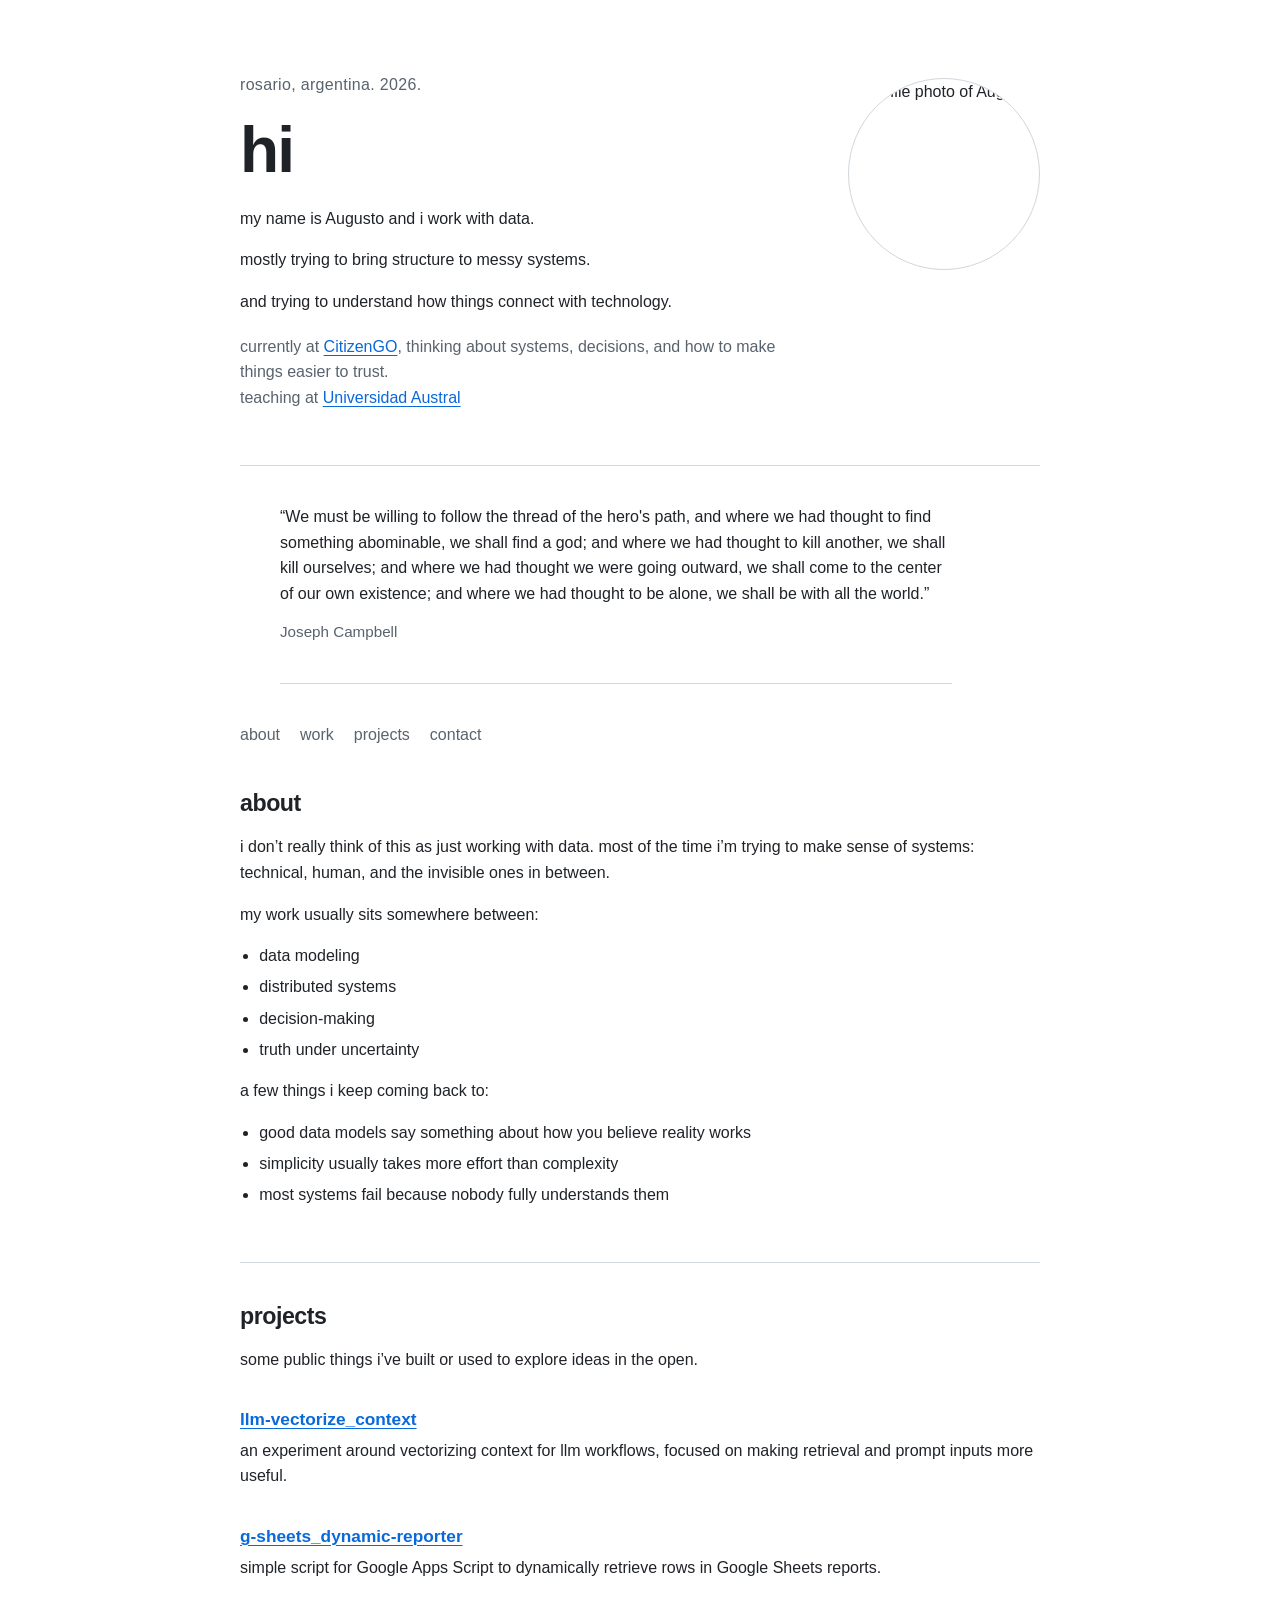
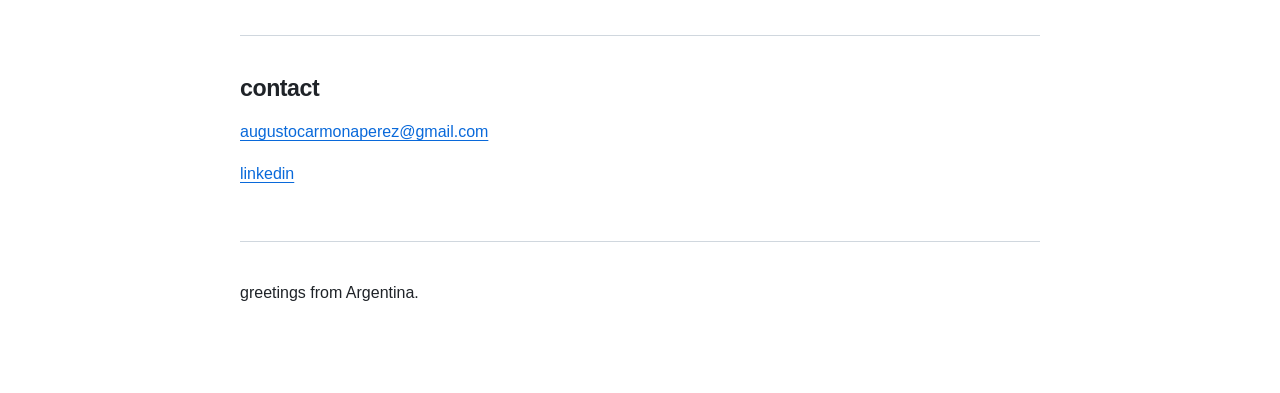
==== index.html @ f1d64950 "Add Lenis smooth scroll bootstrap" ====
<!doctype html>
<html lang="en">
  <head>
    <meta charset="UTF-8" />
    <meta name="viewport" content="width=device-width, initial-scale=1.0" />
    <title>Augusto Carmona</title>
    <meta
      name="description"
      content="A quiet personal site about work, systems, and the things im trying to understand."
    />
    <link rel="icon" href="./assets/favicon.svg" type="image/svg+xml" />
    <link rel="stylesheet" href="https://unpkg.com/lenis@1.3.15/dist/lenis.css" />
    <link rel="stylesheet" href="./styles.css" />
    <script src="./favicon.js" defer></script>
    <script src="https://unpkg.com/lenis@1.3.15/dist/lenis.min.js" defer></script>
    <script src="./lenis.js" defer></script>
  </head>
  <body>
    <main class="page">
      <header class="hero" id="top">
        <div class="hero-copy">
          <p class="eyebrow">Rosario, Argentina. 2026.</p>
          <h1>hi</h1>
          <p>my name is Augusto and i work with data.</p>
          <p>mostly trying to bring structure to messy systems.</p>
          <p>and trying to understand how things connect with technology.</p>
          <p class="hero-meta">
            currently at <a href="https://citizengo.org/">CitizenGO</a>, thinking about systems, decisions, and how
            to make things easier to trust. <br>
            teaching at <a href="https://www.austral.edu.ar/">Universidad Austral</a>
          </p>
          <!-- <p class="hero-meta">teaching at <a href="https://www.austral.edu.ar/">Universidad Austral</a></p> -->
        </div>

        <aside class="portrait-card" aria-label="Profile photo">
          <div class="portrait-frame">
            <img
              class="portrait-image"
              src="https://avatars.githubusercontent.com/u/65124712?v=4"
              alt="Profile photo of Augusto"
            />
          </div>
        </aside>
      </header>

      <blockquote class="quote">
        <p>
          “We must be willing to follow the thread of the hero's path, and where we had thought to find something abominable,
          we shall find a god; and where we had thought to kill another, we shall kill ourselves; and where we had thought we
          were going outward, we shall come to the center of our own existence; and where we had thought to be alone, we shall
          be with all the world.”
        </p>
        <footer>Joseph Campbell</footer>
      </blockquote>

      <nav class="section-nav" aria-label="Sections">
        <a href="#about">about</a>
        <a href="./pages/work.html">work</a>
        <a href="#projects">projects</a>
        <!-- <a href="#notes">notes</a> -->
        <a href="#contact">contact</a>
      </nav>

      <section class="section" id="about">
        <h2>about</h2>
        <p>
          i don’t really think of this as just working with data. most of the
          time i’m trying to make sense of systems: technical, human, and the
          invisible ones in between.
        </p>
        <p>my work usually sits somewhere between:</p>
        <ul>
          <li>data modeling</li>
          <li>distributed systems</li>
          <li>decision-making</li>
          <li>truth under uncertainty</li>
        </ul>
        <p>a few things i keep coming back to:</p>
        <ul>
          <li>good data models say something about how you believe reality works</li>
          <li>simplicity usually takes more effort than complexity</li>
          <li>most systems fail because nobody fully understands them</li>
        </ul>
      </section>

      <section class="section" id="projects">
        <h2>projects</h2>
        <p>
          some public things i’ve built or used to explore ideas in the open.
        </p>

        <article class="entry">
          <div class="entry-header">
            <h3>
              <a href="https://github.com/AugustoCarmona/llm-vectorize_context"
                >llm-vectorize_context</a
              >
            </h3>
          </div>
          <p>
            an experiment around vectorizing context for llm workflows, focused
            on making retrieval and prompt inputs more useful.
          </p>
        </article>

        <article class="entry">
          <div class="entry-header">
            <h3>
              <a href="https://github.com/AugustoCarmona/g-sheets_dynamic-reporter"
                >g-sheets_dynamic-reporter</a
              >
            </h3>
          </div>
          <p>
            simple script for Google Apps Script to dynamically retrieve rows in Google Sheets reports.
          </p>
        </article>
      </section>

      <!-- <section class="section" id="notes">
        <h2>notes</h2>
        <p>
          a collection of thoughts, systems, and things i’m trying to
          understand.
        </p>

        <article class="note">
          <h3>on data</h3>
          <p>
            most dashboards lie. not because of bugs, but because of
            assumptions.
          </p>
        </article>

        <article class="note">
          <h3>on modeling</h3>
          <p>
            a fact table is not just a table. it’s a decision about what
            reality is.
          </p>
        </article>

        <article class="note">
          <h3>on work</h3>
          <p>clarity is a competitive advantage. most teams don’t have it.</p>
        </article>

        <article class="note">
          <h3>on systems</h3>
          <p>
            every system tends toward entropy. unless someone actively fights
            it.
          </p>
        </article>
      </section> -->

      <section class="section" id="contact">
        <h2>contact</h2>
        <p>
          <a href="mailto:augustocarmonaperez@gmail.com">augustocarmonaperez@gmail.com</a>
        </p>
        <p><a href="https://www.linkedin.com/in/augustocarmona/">linkedin</a></p>
      </section>

      <footer class="footer">
        <p>greetings from Argentina.</p>
      </footer>
    </main>
  </body>
</html>
---- styles.css ----
:root {
  --bg: #ffffff;
  --text: #1f2328;
  --muted: #59636e;
  --rule: #d0d7de;
  --accent: #0969da;
  --max-width: 50rem;
}

* {
  box-sizing: border-box;
}

body {
  margin: 0;
  min-height: 100vh;
  background: var(--bg);
  color: var(--text);
  font-family:
    -apple-system, BlinkMacSystemFont, "Segoe UI", Helvetica, Arial, sans-serif,
    "Apple Color Emoji", "Segoe UI Emoji";
  line-height: 1.6;
}

a {
  color: var(--accent);
  text-decoration-thickness: 1px;
  text-underline-offset: 0.18em;
}

a:hover {
  color: var(--text);
}

.page {
  width: min(calc(100% - 2.5rem), var(--max-width));
  margin: 0 auto;
  padding: 4.5rem 0 5rem;
}

.hero,
.section,
.quote,
.footer,
.page-header,
.section-nav {
  position: relative;
}

.hero,
.section,
.quote,
.footer,
.page-header {
  padding: 0 0 2.4rem;
  margin-bottom: 2.4rem;
  border-bottom: 1px solid var(--rule);
}

.hero {
  display: grid;
  grid-template-columns: minmax(0, 1fr) 12rem;
  gap: 2rem;
  align-items: start;
}

.eyebrow,
.section-nav,
.entry-date,
.portrait-note,
.entry-header p {
  font-family: inherit;
}

.eyebrow {
  margin: 0 0 0.75rem;
  color: var(--muted);
  font-size: 0.82rem;
  letter-spacing: 0.02em;
  text-transform: lowercase;
}

h1,
h2,
h3,
p,
ul,
blockquote {
  margin-top: 0;
}

h1,
h2,
h3 {
  font-weight: 600;
  line-height: 1.25;
}

h1 {
  margin-bottom: 1rem;
  font-size: clamp(2.8rem, 8vw, 4rem);
  letter-spacing: -0.03em;
}

h2 {
  margin-bottom: 1rem;
  font-size: 1.45rem;
  letter-spacing: -0.02em;
}

h3 {
  margin-bottom: 0.45rem;
  font-size: 1.08rem;
}

.hero p,
.section p,
.note p,
.footer p,
li,
blockquote {
  font-size: 1rem;
}

.hero-meta,
.entry-date,
.entry-header p,
.portrait-note,
.section-nav a {
  color: var(--muted);
}

.hero-meta {
  margin-top: 1.2rem;
  max-width: 36rem;
}

.page-intro,
.job-meta,
.stack-line {
  color: var(--muted);
}

.page-intro {
  max-width: 38rem;
}

.portrait-card {
  padding-top: 0.4rem;
}

.portrait-frame {
  width: 12rem;
  aspect-ratio: 1;
  overflow: hidden;
  border-radius: 50%;
  border: 1px solid var(--rule);
}

.portrait-image {
  width: 100%;
  height: 100%;
  display: block;
  object-fit: cover;
}

.portrait-note {
  margin: 0.95rem 0 0;
  font-size: 0.82rem;
  line-height: 1.45;
}

.quote {
  max-width: 42rem;
}

.quote p {
  margin-bottom: 0.85rem;
  font-style: normal;
}

.quote footer {
  color: var(--muted);
  font-size: 0.95rem;
}

.section-nav {
  display: flex;
  flex-wrap: wrap;
  gap: 0.9rem 1.25rem;
  margin-bottom: 2.4rem;
  padding-bottom: 0.2rem;
}

.section-nav a {
  text-decoration: none;
}

.section-nav a:hover {
  text-decoration: underline;
}

.section ul {
  padding-left: 1.2rem;
}

.section li + li {
  margin-top: 0.35rem;
}

.entry,
.note,
.job,
.project-detail {
  padding: 1.3rem 0 0;
}

.entry + .entry,
.note + .note,
.job + .job,
.project-detail + .project-detail {
  margin-top: 0.55rem;
}

.entry-header {
  display: flex;
  flex-wrap: wrap;
  align-items: baseline;
  justify-content: space-between;
  gap: 0.5rem 1rem;
}

.entry-header p,
.entry-date {
  margin-bottom: 0.4rem;
  font-size: 0.95rem;
}

.job-meta,
.stack-line {
  margin-bottom: 0.75rem;
  font-size: 0.95rem;
}

.subsection {
  margin-top: 1.75rem;
  padding-top: 0.2rem;
}

.subsection h3,
.project-detail h4 {
  margin-top: 0;
}

.project-detail h4 {
  margin-bottom: 0.5rem;
  font-size: 1rem;
  font-weight: 600;
}

.footer {
  border-bottom: 0;
  margin-bottom: 0;
  padding-bottom: 0;
}

.footer p {
  margin-bottom: 0.45rem;
}

@media (max-width: 780px) {
  .page {
    width: min(calc(100% - 1.6rem), var(--max-width));
    padding-top: 2.8rem;
    padding-bottom: 3rem;
  }

  .hero {
    grid-template-columns: 1fr;
  }

  .portrait-card {
    order: -1;
    width: fit-content;
    padding-top: 0;
  }

  .portrait-frame {
    width: 8.75rem;
  }

  .hero,
  .section,
  .quote,
  .footer {
    padding-bottom: 2rem;
    margin-bottom: 2rem;
  }

  .hero p,
  .section p,
  .note p,
  .footer p,
  li,
  blockquote {
    font-size: 0.98rem;
  }
}
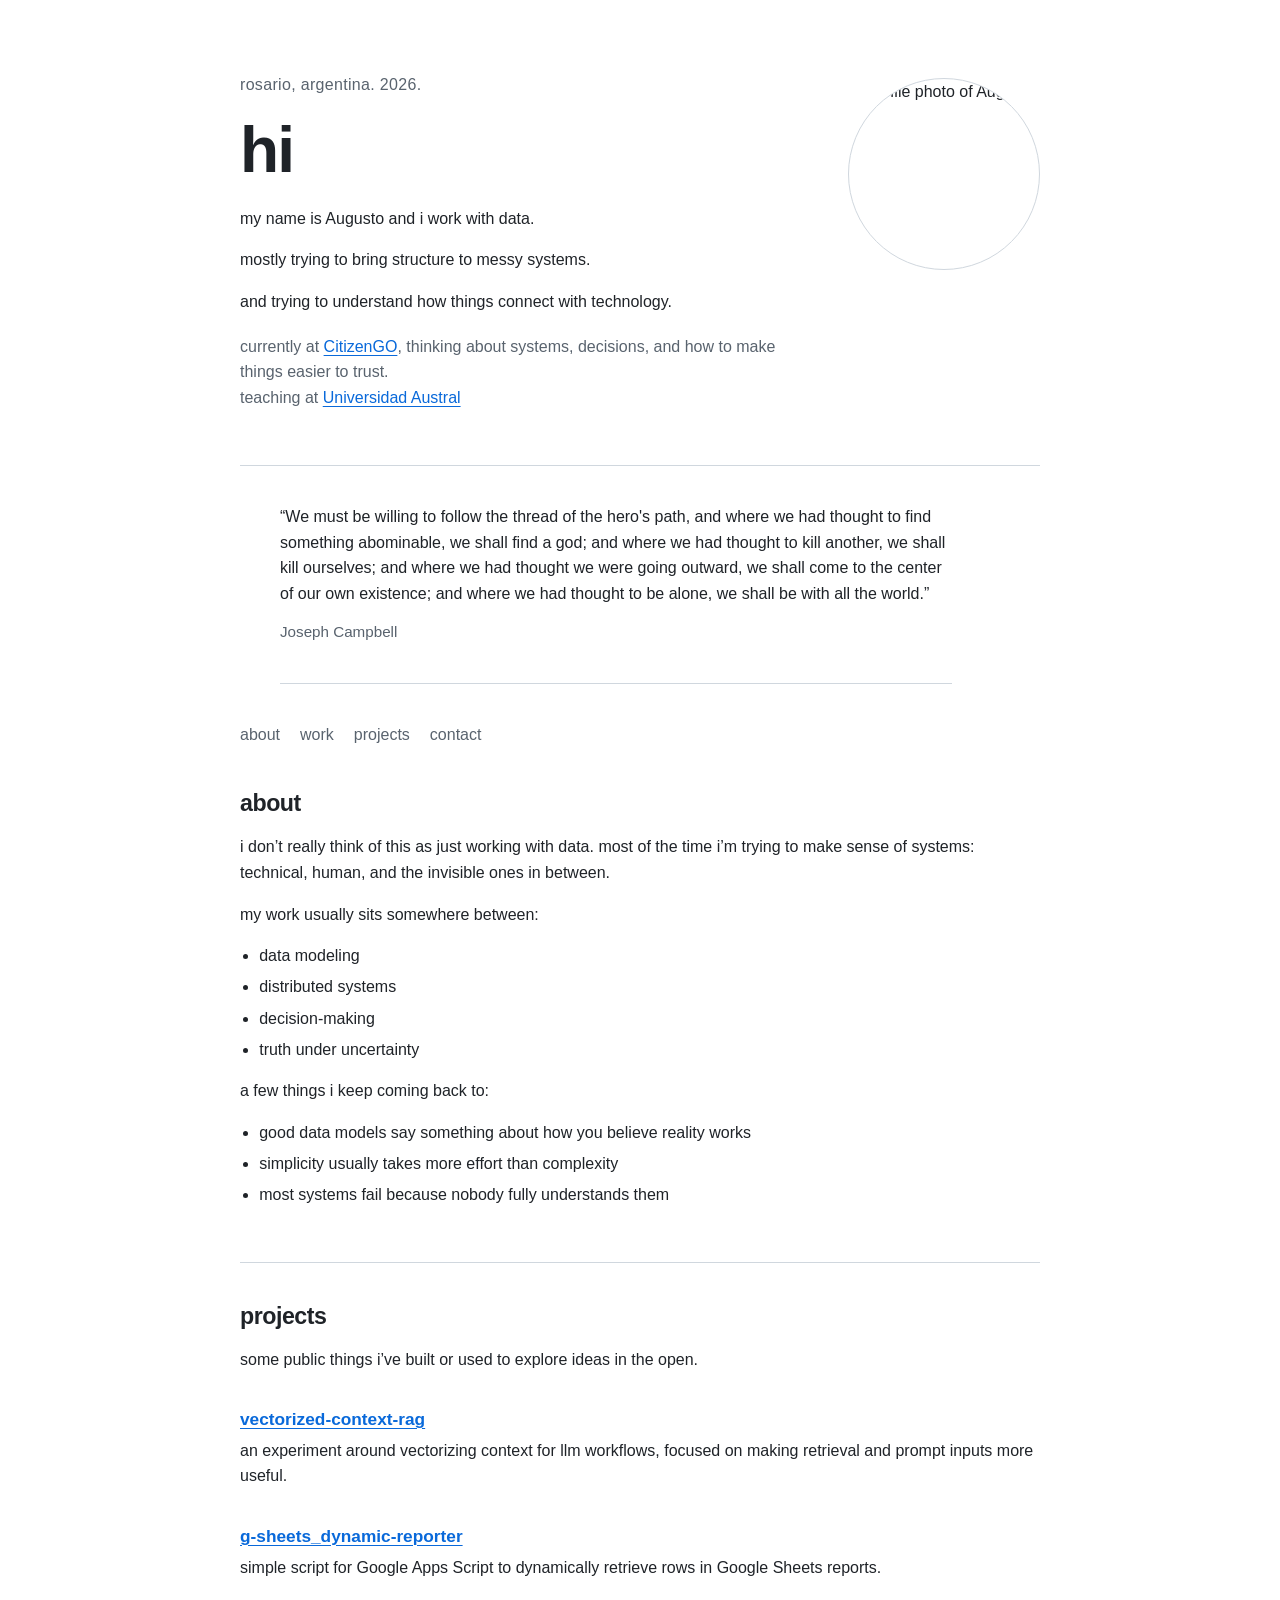
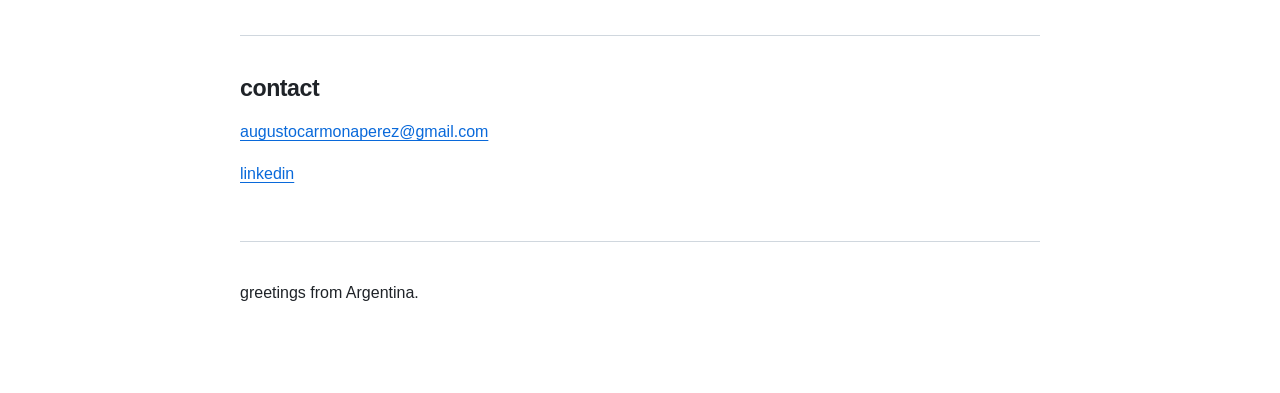
==== commit 0fa290be: "Merge pull request #1 from AugustoCarmona/lenis-bootstrap Add Lenis smooth scroll bootstrap" ====
--- a/index.html
+++ b/index.html
@@ -92,8 +92,8 @@
         <article class="entry">
           <div class="entry-header">
             <h3>
-              <a href="https://github.com/AugustoCarmona/llm-vectorize_context"
-                >llm-vectorize_context</a
+              <a href="https://github.com/AugustoCarmona/vectorized-context-rag"
+                >vectorized-context-rag</a
               >
             </h3>
           </div>
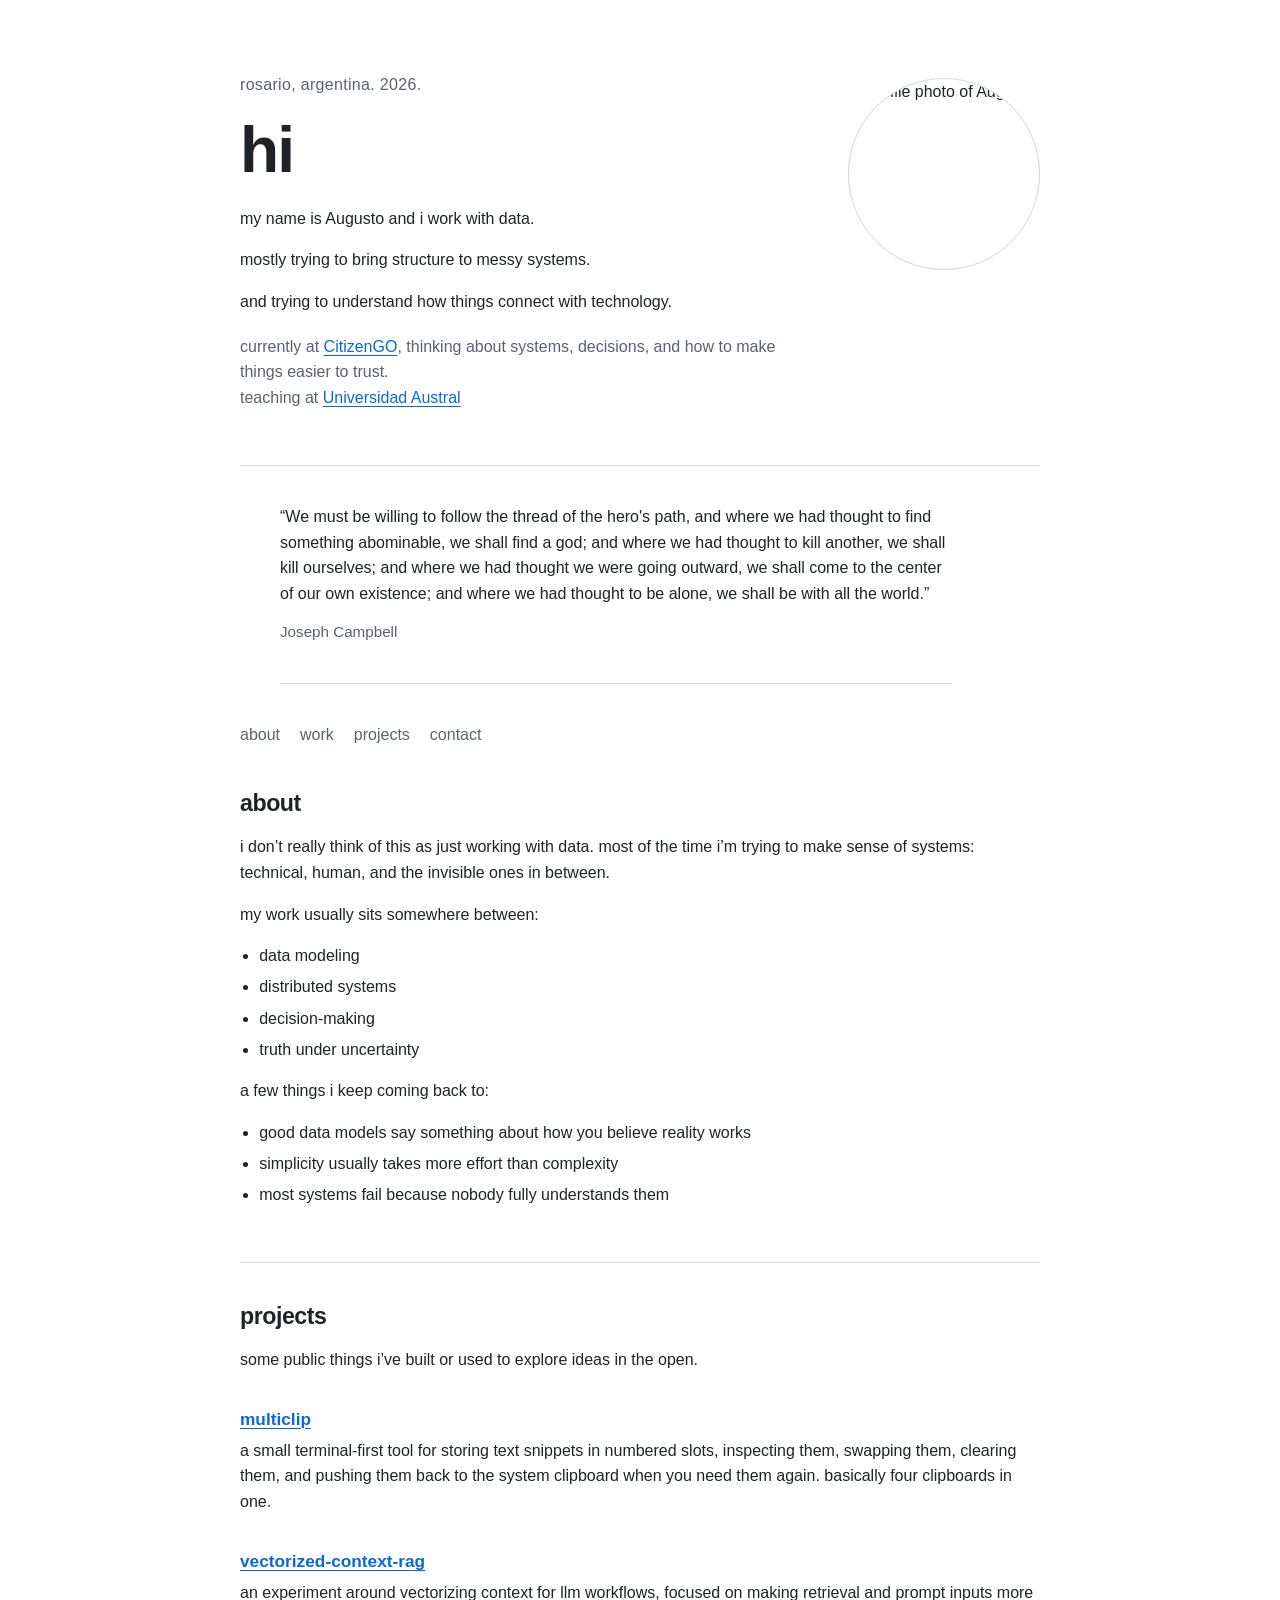
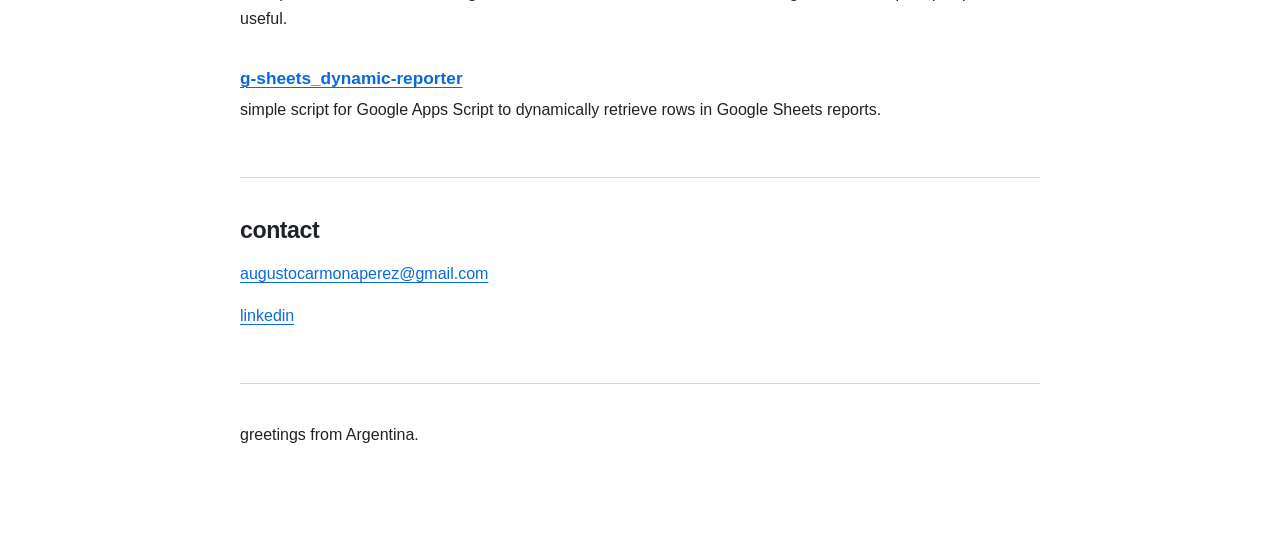
==== commit 179fe8e7: "feat: added gh project" ====
--- a/index.html
+++ b/index.html
@@ -92,6 +92,21 @@
         <article class="entry">
           <div class="entry-header">
             <h3>
+              <a href="https://github.com/AugustoCarmona/multiclip"
+                >multiclip</a
+              >
+            </h3>
+          </div>
+          <p>
+            a small terminal-first tool for storing text snippets in numbered slots, inspecting
+            them, swapping them, clearing them, and pushing them back to the system clipboard when
+            you need them again. basically four clipboards in one.
+          </p>
+        </article>
+        
+        <article class="entry">
+          <div class="entry-header">
+            <h3>
               <a href="https://github.com/AugustoCarmona/vectorized-context-rag"
                 >vectorized-context-rag</a
               >
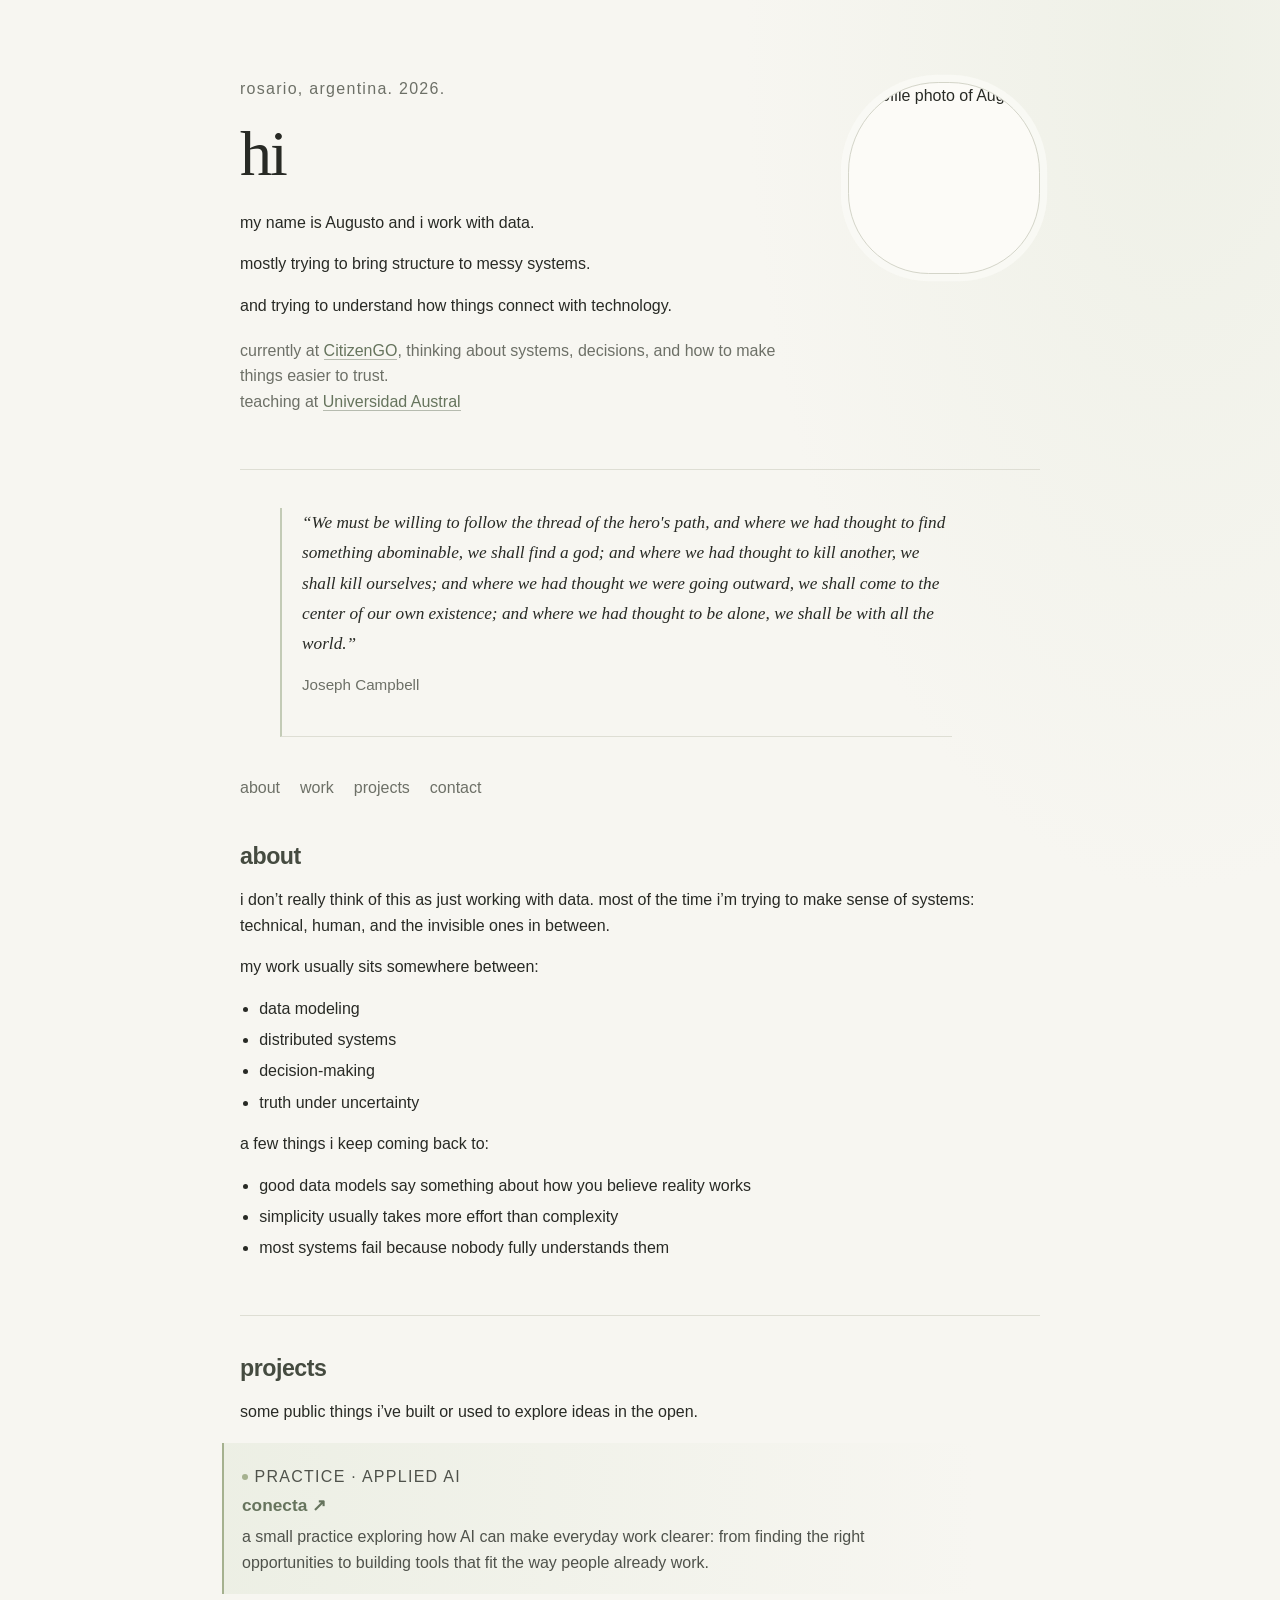
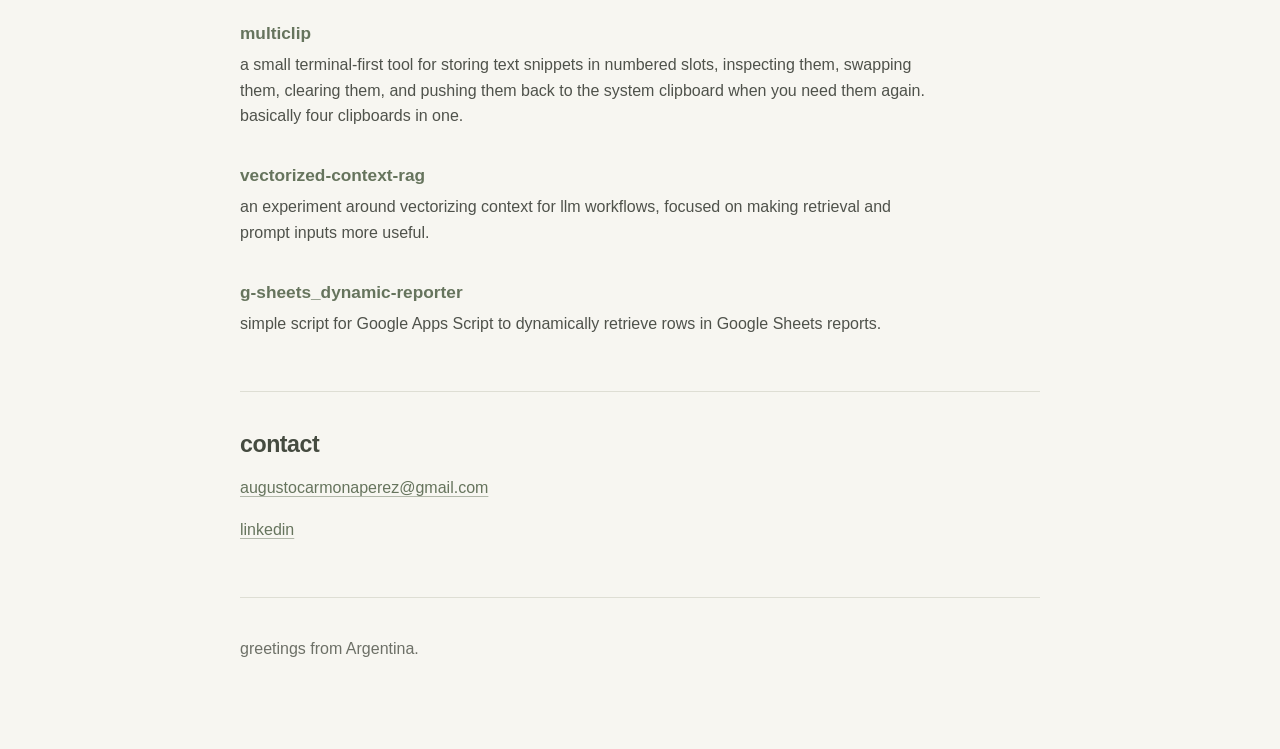
==== commit 4ca07f12: "Integrate Conecta into personal blog" ====
--- a/index.html
+++ b/index.html
@@ -8,6 +8,7 @@
       name="description"
       content="A quiet personal site about work, systems, and the things im trying to understand."
     />
+    <meta name="theme-color" content="#f7f6f1" />
     <link rel="icon" href="./assets/favicon.svg" type="image/svg+xml" />
     <link rel="stylesheet" href="https://unpkg.com/lenis@1.3.15/dist/lenis.css" />
     <link rel="stylesheet" href="./styles.css" />
@@ -88,6 +89,18 @@
         <p>
           some public things i’ve built or used to explore ideas in the open.
         </p>
+
+        <article class="entry entry-conecta">
+          <p class="entry-kind">practice · applied AI</p>
+          <div class="entry-header">
+            <h3><a href="./conecta/">conecta<span aria-hidden="true"> ↗</span></a></h3>
+          </div>
+          <p>
+            a small practice exploring how AI can make everyday work clearer:
+            from finding the right opportunities to building tools that fit
+            the way people already work.
+          </p>
+        </article>
 
         <article class="entry">
           <div class="entry-header">
--- a/styles.css
+++ b/styles.css
@@ -1,9 +1,12 @@
 :root {
-  --bg: #ffffff;
-  --text: #1f2328;
-  --muted: #59636e;
-  --rule: #d0d7de;
-  --accent: #0969da;
+  --bg: #f7f6f1;
+  --paper: #fcfbf7;
+  --text: #282a25;
+  --muted: #6d7067;
+  --rule: #deded4;
+  --accent: #66745d;
+  --accent-soft: #e8ecdf;
+  --warm-accent: #a56f53;
   --max-width: 50rem;
 }
 
@@ -14,7 +17,9 @@
 body {
   margin: 0;
   min-height: 100vh;
-  background: var(--bg);
+  background:
+    radial-gradient(ellipse at 92% 2%, rgb(232 236 223 / 58%), transparent 27rem),
+    var(--bg);
   color: var(--text);
   font-family:
     -apple-system, BlinkMacSystemFont, "Segoe UI", Helvetica, Arial, sans-serif,
@@ -24,18 +29,32 @@
 
 a {
   color: var(--accent);
+  text-decoration-color: color-mix(in srgb, var(--accent) 48%, transparent);
   text-decoration-thickness: 1px;
-  text-underline-offset: 0.18em;
+  text-underline-offset: 0.2em;
+  transition: color 160ms ease, text-decoration-color 160ms ease;
 }
 
 a:hover {
+  color: var(--warm-accent);
+  text-decoration-color: currentColor;
+}
+
+a:focus-visible {
+  outline: 2px solid var(--warm-accent);
+  outline-offset: 4px;
+  border-radius: 2px;
+}
+
+::selection {
+  background: #dce4ce;
   color: var(--text);
 }
 
 .page {
   width: min(calc(100% - 2.5rem), var(--max-width));
   margin: 0 auto;
-  padding: 4.5rem 0 5rem;
+  padding: 4.75rem 0 5rem;
 }
 
 .hero,
@@ -76,7 +95,7 @@
   margin: 0 0 0.75rem;
   color: var(--muted);
   font-size: 0.82rem;
-  letter-spacing: 0.02em;
+  letter-spacing: 0.08em;
   text-transform: lowercase;
 }
 
@@ -100,12 +119,15 @@
   margin-bottom: 1rem;
   font-size: clamp(2.8rem, 8vw, 4rem);
   letter-spacing: -0.03em;
+  font-family: Georgia, "Times New Roman", serif;
+  font-weight: 500;
 }
 
 h2 {
   margin-bottom: 1rem;
   font-size: 1.45rem;
   letter-spacing: -0.02em;
+  color: #454b40;
 }
 
 h3 {
@@ -130,6 +152,15 @@
   color: var(--muted);
 }
 
+.hero-meta a,
+.section-nav a {
+  text-decoration: none;
+}
+
+.hero-meta a {
+  border-bottom: 1px solid color-mix(in srgb, var(--accent) 45%, transparent);
+}
+
 .hero-meta {
   margin-top: 1.2rem;
   max-width: 36rem;
@@ -153,8 +184,10 @@
   width: 12rem;
   aspect-ratio: 1;
   overflow: hidden;
-  border-radius: 50%;
-  border: 1px solid var(--rule);
+  border-radius: 47% 47% 42% 42%;
+  border: 1px solid #d4d5c9;
+  background: var(--paper);
+  box-shadow: 0 0 0 0.45rem rgb(252 251 247 / 76%);
 }
 
 .portrait-image {
@@ -172,11 +205,16 @@
 
 .quote {
   max-width: 42rem;
+  padding-left: 1.25rem;
+  border-left: 2px solid #c3cbb6;
 }
 
 .quote p {
   margin-bottom: 0.85rem;
-  font-style: normal;
+  font-family: Georgia, "Times New Roman", serif;
+  font-size: 1.08rem;
+  line-height: 1.75;
+  font-style: italic;
 }
 
 .quote footer {
@@ -197,7 +235,7 @@
 }
 
 .section-nav a:hover {
-  text-decoration: underline;
+  color: var(--warm-accent);
 }
 
 .section ul {
@@ -213,6 +251,45 @@
 .job,
 .project-detail {
   padding: 1.3rem 0 0;
+}
+
+.entry h3 a {
+  text-decoration-color: transparent;
+}
+
+.entry h3 a:hover {
+  text-decoration-color: currentColor;
+}
+
+.entry p {
+  max-width: 44rem;
+  color: #4f524b;
+}
+
+.entry-kind {
+  display: inline-flex;
+  align-items: center;
+  gap: 0.4rem;
+  margin: 0 0 0.35rem;
+  color: var(--muted);
+  font-size: 0.76rem;
+  letter-spacing: 0.08em;
+  text-transform: uppercase;
+}
+
+.entry-kind::before {
+  width: 0.38rem;
+  height: 0.38rem;
+  border-radius: 50%;
+  background: #a5b18f;
+  content: "";
+}
+
+.entry-conecta {
+  padding: 1.2rem 1.1rem 0.15rem;
+  margin: 1.1rem -1.1rem 0;
+  border-left: 2px solid #a5b18f;
+  background: linear-gradient(90deg, rgb(232 236 223 / 70%), transparent 90%);
 }
 
 .entry + .entry,
@@ -266,6 +343,7 @@
 
 .footer p {
   margin-bottom: 0.45rem;
+  color: var(--muted);
 }
 
 @media (max-width: 780px) {
@@ -287,6 +365,17 @@
 
   .portrait-frame {
     width: 8.75rem;
+  }
+
+  .quote {
+    padding-left: 1rem;
+  }
+
+  .entry-conecta {
+    margin-right: -0.5rem;
+    margin-left: -0.5rem;
+    padding-right: 0.6rem;
+    padding-left: 0.6rem;
   }
 
   .hero,
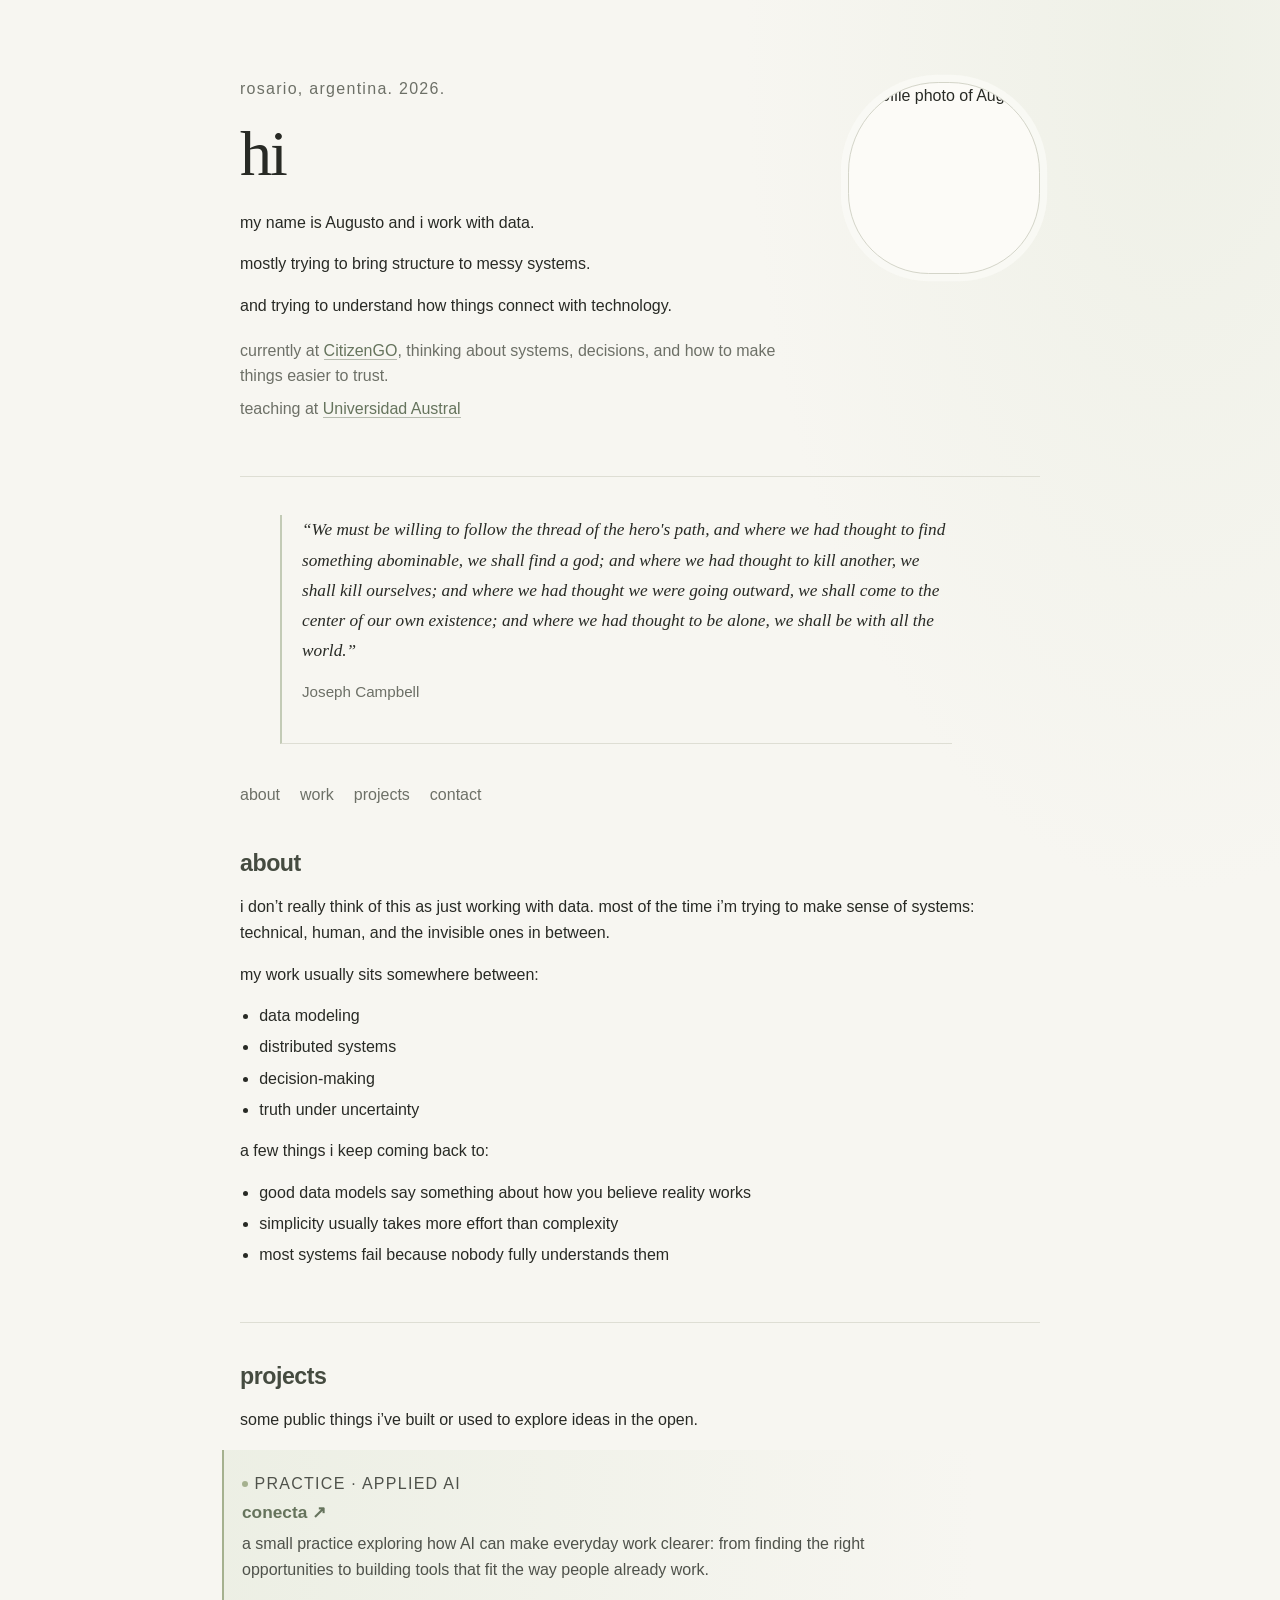
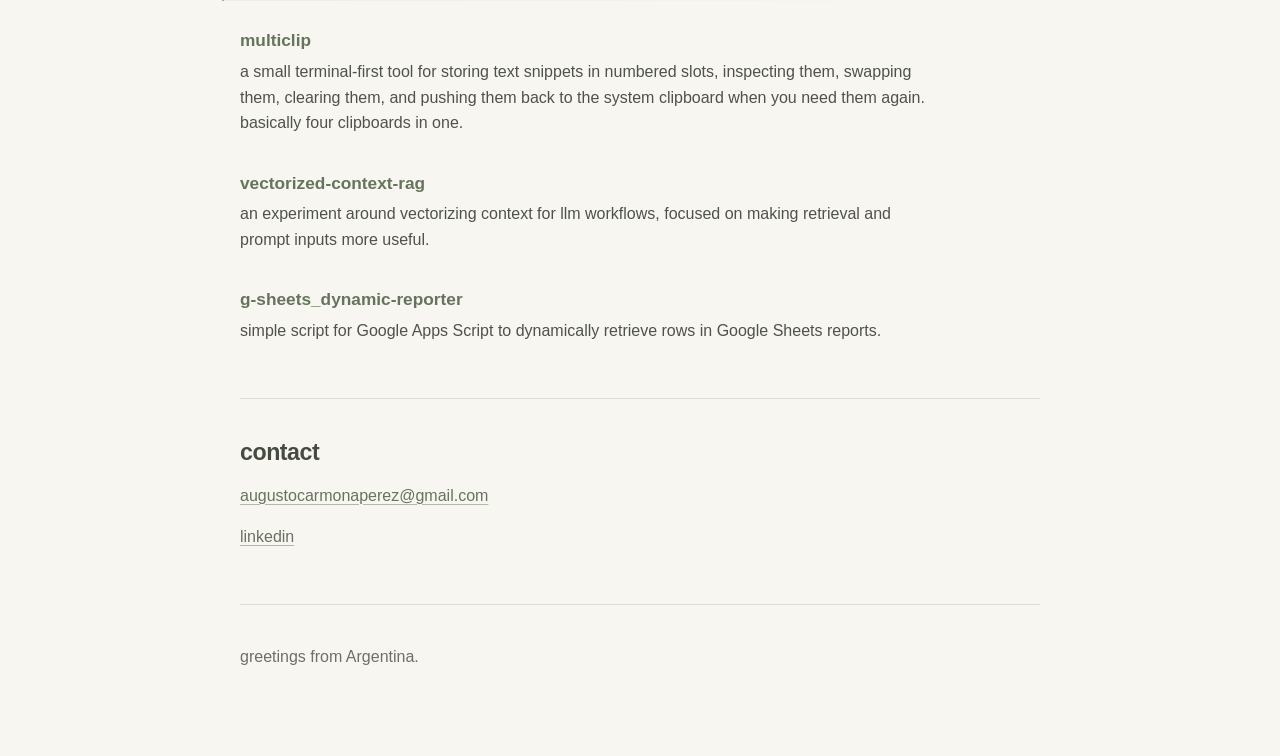
==== commit 1dea2e9e: "Add space between role lines" ====
--- a/index.html
+++ b/index.html
@@ -27,8 +27,8 @@
           <p>and trying to understand how things connect with technology.</p>
           <p class="hero-meta">
             currently at <a href="https://citizengo.org/">CitizenGO</a>, thinking about systems, decisions, and how
-            to make things easier to trust. <br>
-            teaching at <a href="https://www.austral.edu.ar/">Universidad Austral</a>
+            to make things easier to trust.
+            <span class="hero-meta-followup">teaching at <a href="https://www.austral.edu.ar/">Universidad Austral</a></span>
           </p>
           <!-- <p class="hero-meta">teaching at <a href="https://www.austral.edu.ar/">Universidad Austral</a></p> -->
         </div>
--- a/styles.css
+++ b/styles.css
@@ -166,6 +166,11 @@
   max-width: 36rem;
 }
 
+.hero-meta-followup {
+  display: block;
+  padding-top: 0.45rem;
+}
+
 .page-intro,
 .job-meta,
 .stack-line {
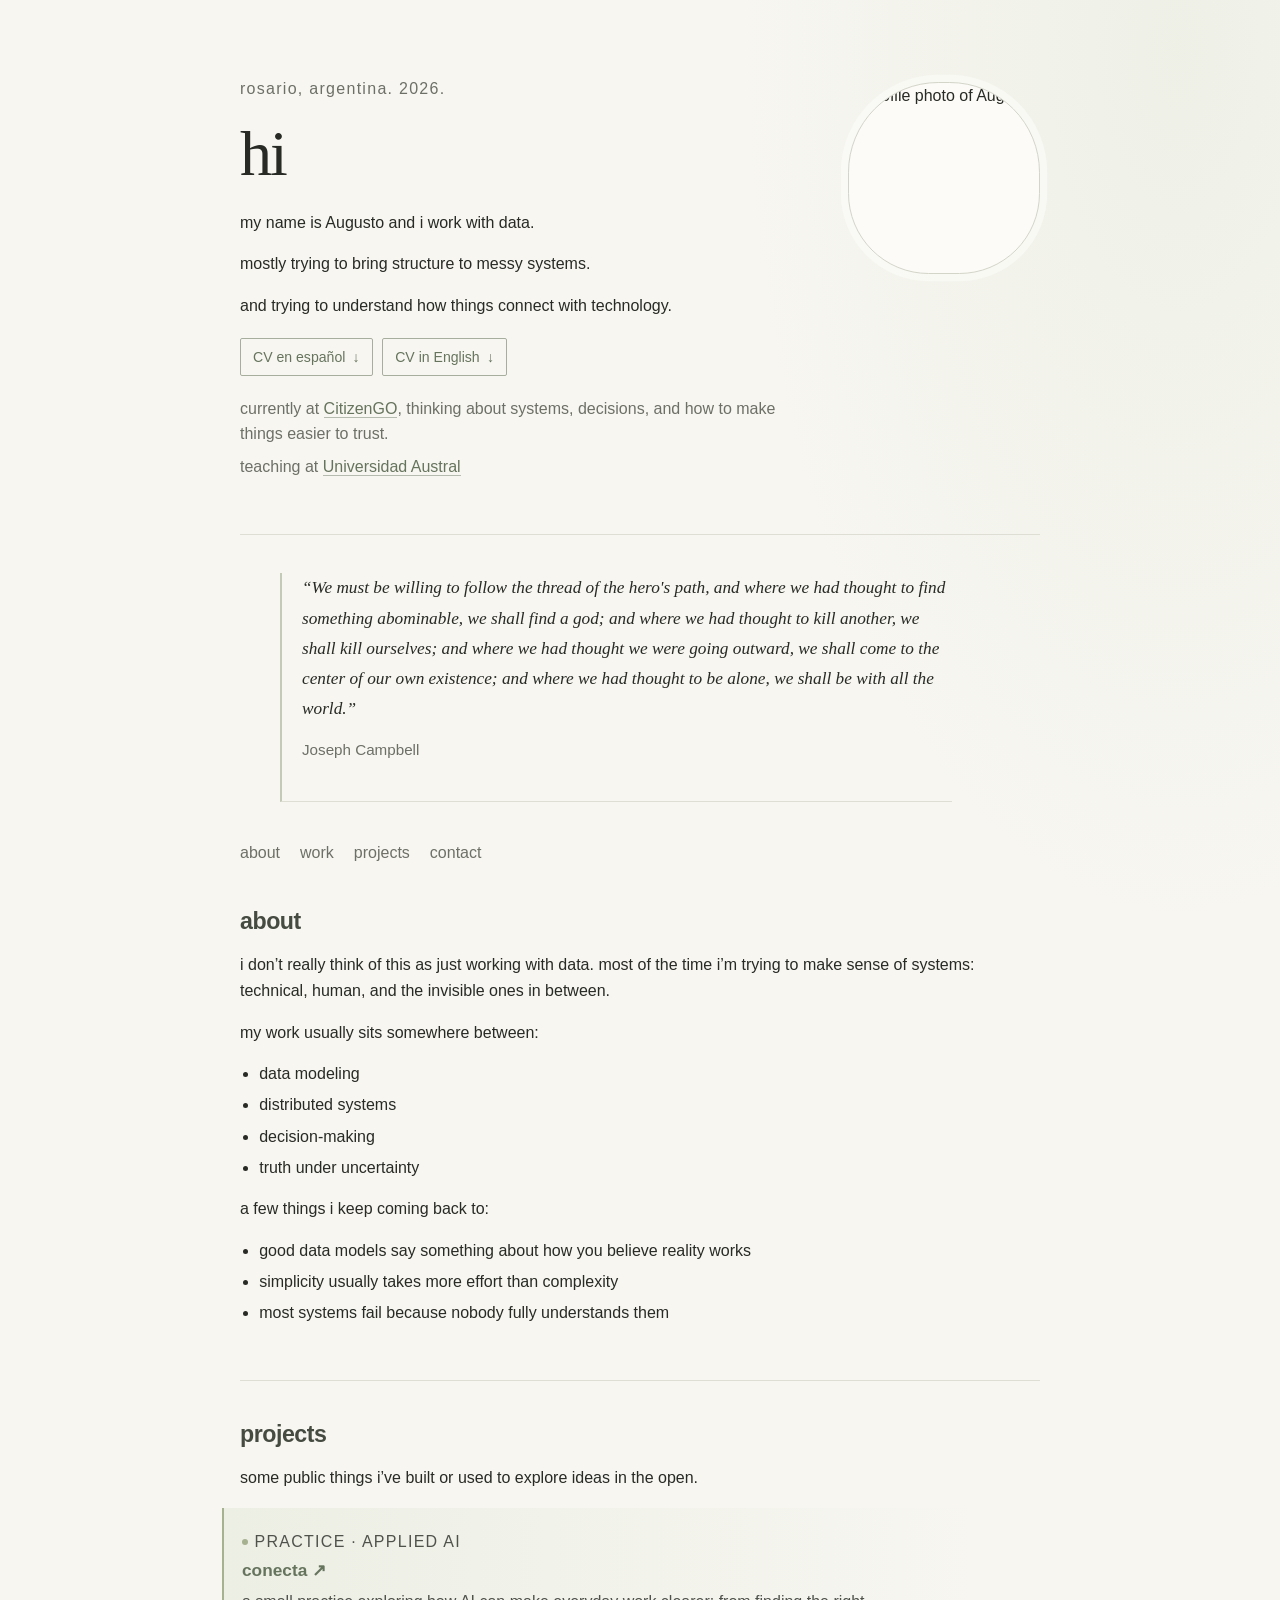
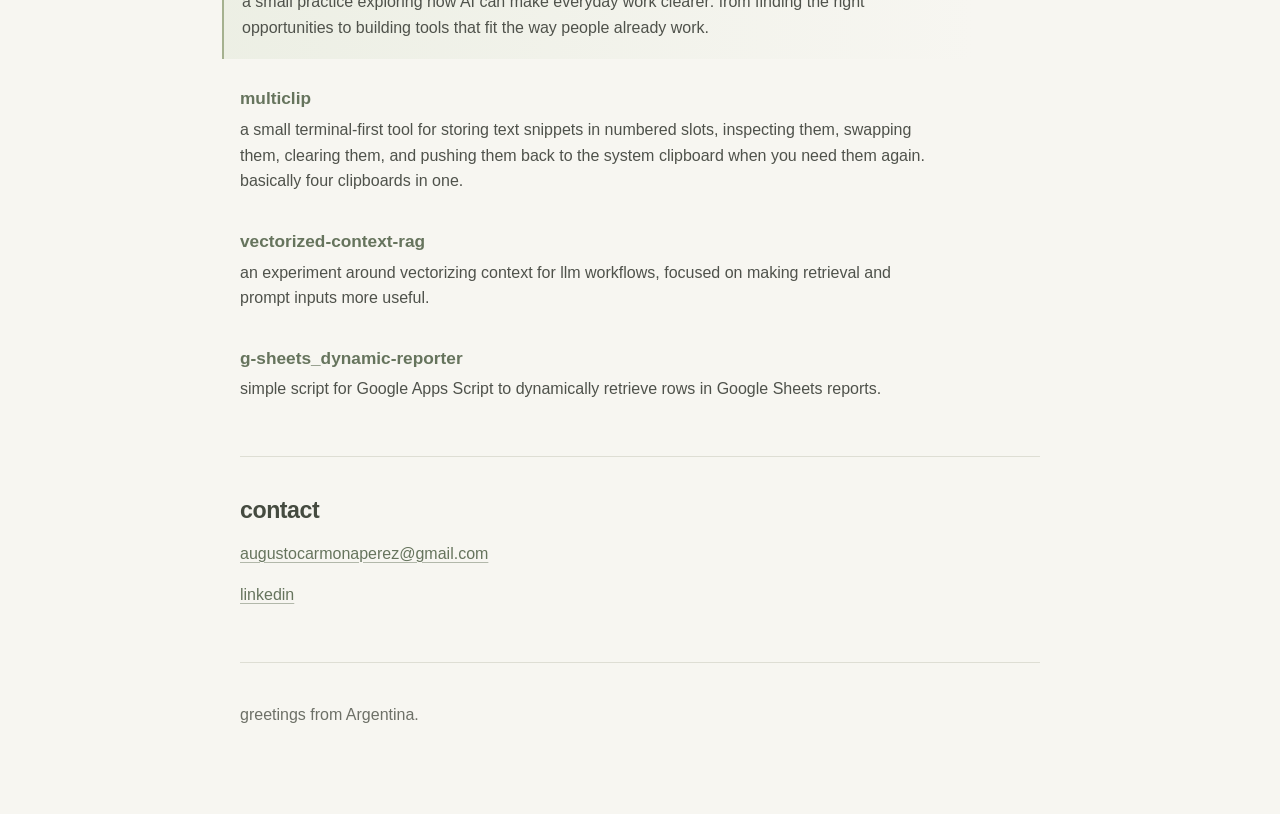
==== commit ce5eaa2c: "Add Spanish and English CV downloads" ====
--- a/index.html
+++ b/index.html
@@ -11,7 +11,7 @@
     <meta name="theme-color" content="#f7f6f1" />
     <link rel="icon" href="./assets/favicon.svg" type="image/svg+xml" />
     <link rel="stylesheet" href="https://unpkg.com/lenis@1.3.15/dist/lenis.css" />
-    <link rel="stylesheet" href="./styles.css" />
+    <link rel="stylesheet" href="./styles.css?v=1dea2e9" />
     <script src="./favicon.js" defer></script>
     <script src="https://unpkg.com/lenis@1.3.15/dist/lenis.min.js" defer></script>
     <script src="./lenis.js" defer></script>
@@ -25,6 +25,14 @@
           <p>my name is Augusto and i work with data.</p>
           <p>mostly trying to bring structure to messy systems.</p>
           <p>and trying to understand how things connect with technology.</p>
+          <div class="cv-downloads" aria-label="Download my CV">
+            <a class="cv-button" href="./output/pdf/Augusto_Carmona_CV_ES.pdf" download>
+              CV en español <span aria-hidden="true">↓</span>
+            </a>
+            <a class="cv-button" href="./output/pdf/Augusto_Carmona_CV_EN.pdf" download>
+              CV in English <span aria-hidden="true">↓</span>
+            </a>
+          </div>
           <p class="hero-meta">
             currently at <a href="https://citizengo.org/">CitizenGO</a>, thinking about systems, decisions, and how
             to make things easier to trust.
--- a/styles.css
+++ b/styles.css
@@ -171,6 +171,30 @@
   padding-top: 0.45rem;
 }
 
+.cv-downloads {
+  display: flex;
+  flex-wrap: wrap;
+  gap: 0.6rem;
+  margin: 1.2rem 0 0.2rem;
+}
+
+.cv-button {
+  display: inline-flex;
+  align-items: center;
+  gap: 0.45rem;
+  padding: 0.45rem 0.75rem;
+  border: 1px solid color-mix(in srgb, var(--accent) 45%, var(--rule));
+  border-radius: 2px;
+  color: var(--accent);
+  font-size: 0.88rem;
+  text-decoration: none;
+}
+
+.cv-button:hover {
+  border-color: var(--warm-accent);
+  color: var(--warm-accent);
+}
+
 .page-intro,
 .job-meta,
 .stack-line {
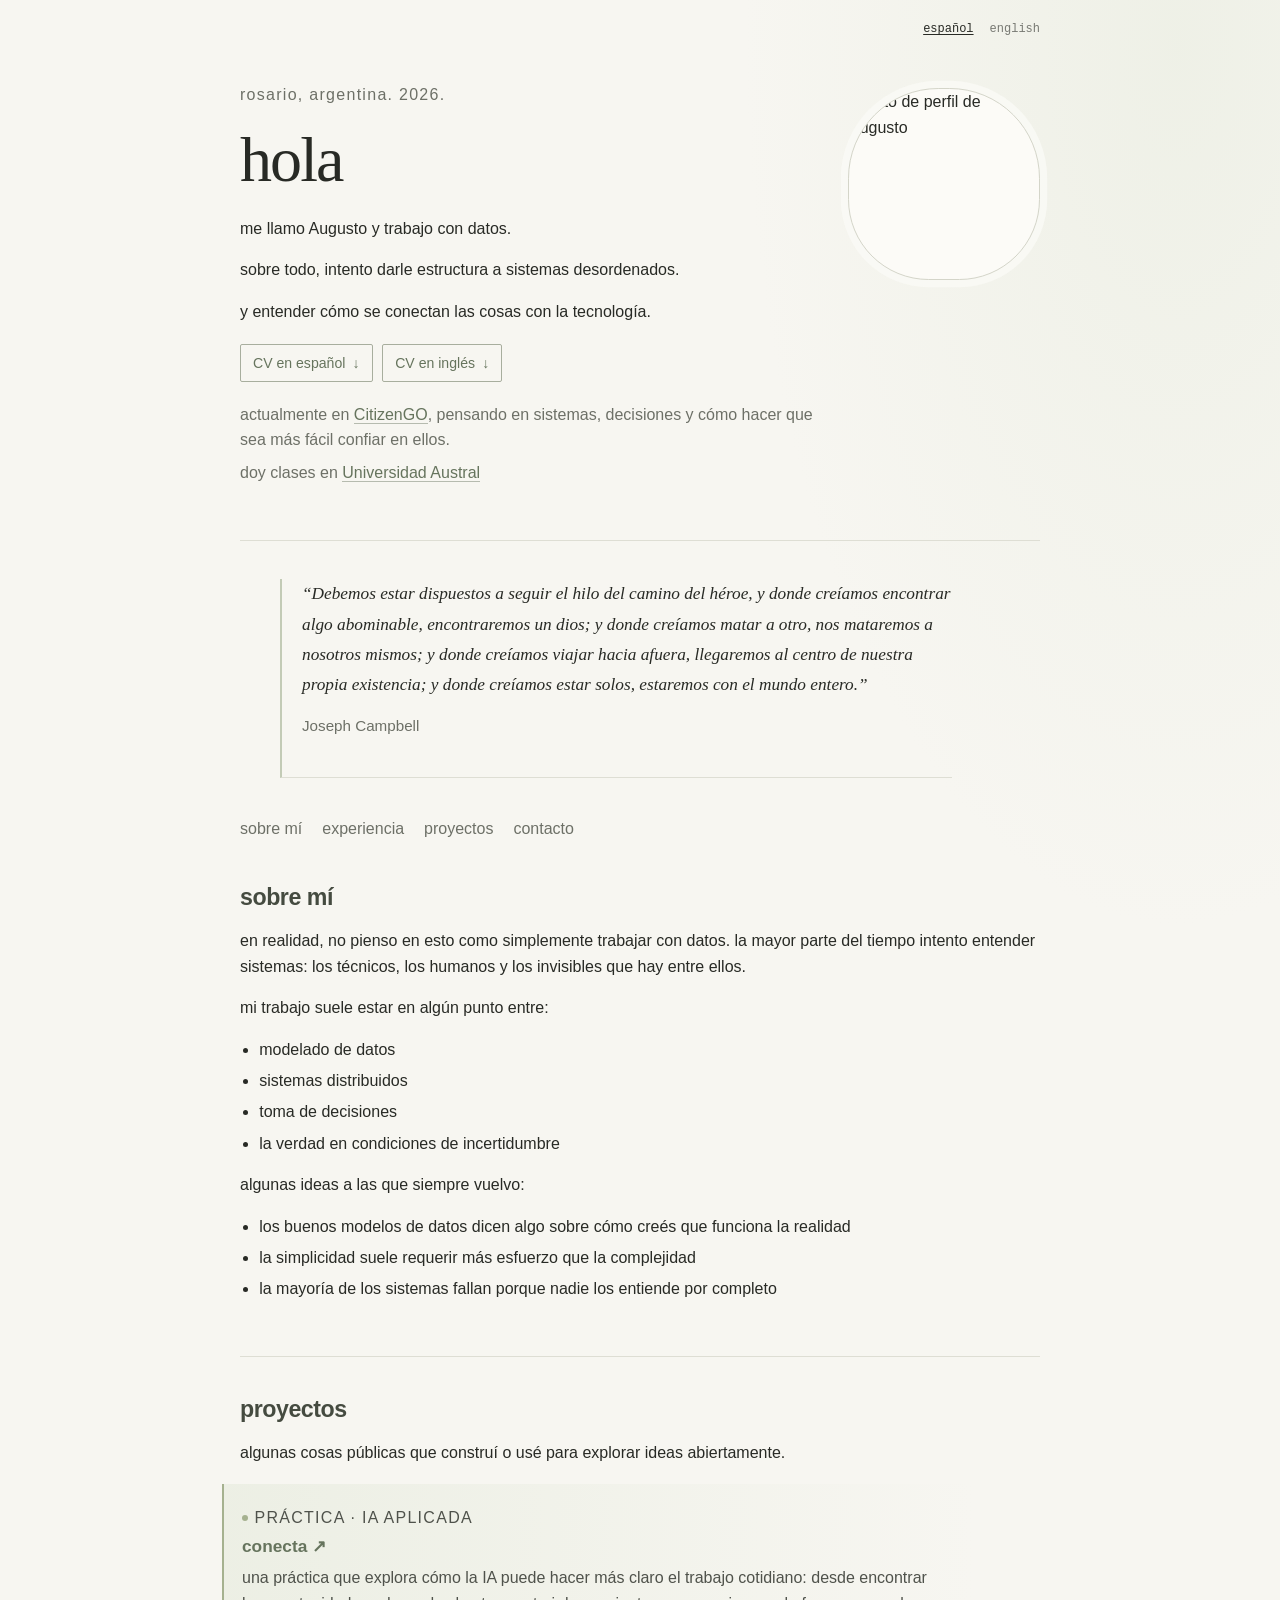
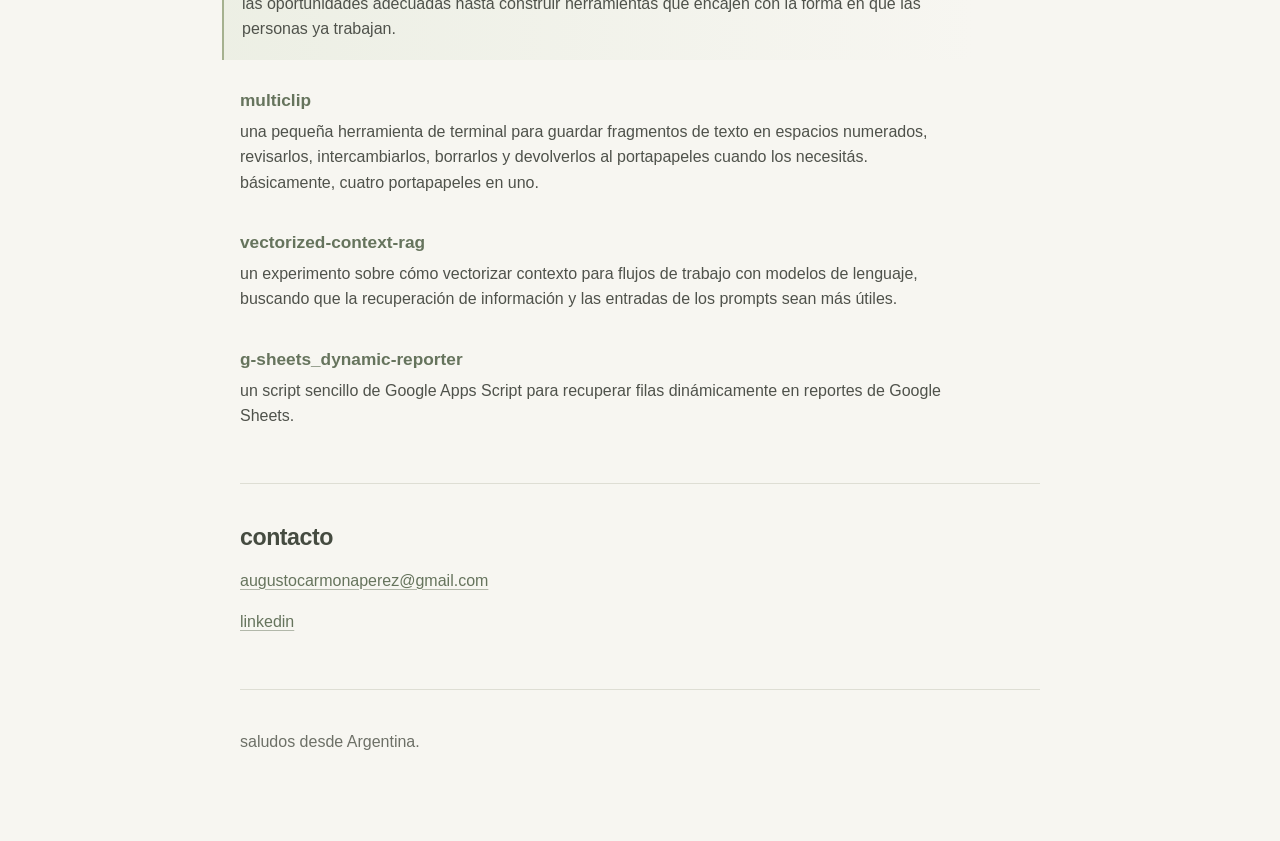
==== commit 11d5d05e: "Add shared Spanish and English navigation and translations" ====
--- a/index.html
+++ b/index.html
@@ -1,7 +1,9 @@
 <!doctype html>
-<html lang="en">
+<html lang="en" data-site="blog" data-language-pending>
   <head>
     <meta charset="UTF-8" />
+    <style>html[data-language-pending] body { visibility: hidden; }</style>
+    <noscript><style>html[data-language-pending] body { visibility: visible; }</style></noscript>
     <meta name="viewport" content="width=device-width, initial-scale=1.0" />
     <title>Augusto Carmona</title>
     <meta
@@ -12,6 +14,9 @@
     <link rel="icon" href="./assets/favicon.svg" type="image/svg+xml" />
     <link rel="stylesheet" href="https://unpkg.com/lenis@1.3.15/dist/lenis.css" />
     <link rel="stylesheet" href="./styles.css?v=1dea2e9" />
+    <link rel="stylesheet" href="./language.css?v=languages-1" />
+    <script src="./translations.js?v=languages-1" defer></script>
+    <script src="./language.js?v=languages-1" defer></script>
     <script src="./favicon.js" defer></script>
     <script src="https://unpkg.com/lenis@1.3.15/dist/lenis.min.js" defer></script>
     <script src="./lenis.js" defer></script>
--- a/language.css
+++ b/language.css
@@ -0,0 +1,37 @@
+html[data-language-pending] body {
+  visibility: hidden;
+}
+
+.language-switch {
+  display: flex;
+  justify-content: flex-end;
+  gap: 1rem;
+  width: min(calc(100% - 2.5rem), 50rem);
+  margin: 1.25rem auto -2rem;
+  position: relative;
+  z-index: 5;
+  font: 0.75rem/1.5 "Courier New", Courier, monospace;
+}
+
+.language-switch a {
+  color: inherit;
+  opacity: 0.6;
+  text-decoration: none;
+}
+
+.language-switch a:hover,
+.language-switch a[aria-current] {
+  opacity: 1;
+  text-decoration: underline;
+  text-underline-offset: 0.2em;
+}
+
+.language-switch a:focus-visible {
+  outline: 2px solid currentColor;
+  outline-offset: 4px;
+}
+
+html[data-site="conecta"] .language-switch {
+  width: min(calc(100% - 3rem), 1040px);
+  margin: 0.65rem auto 0;
+}
